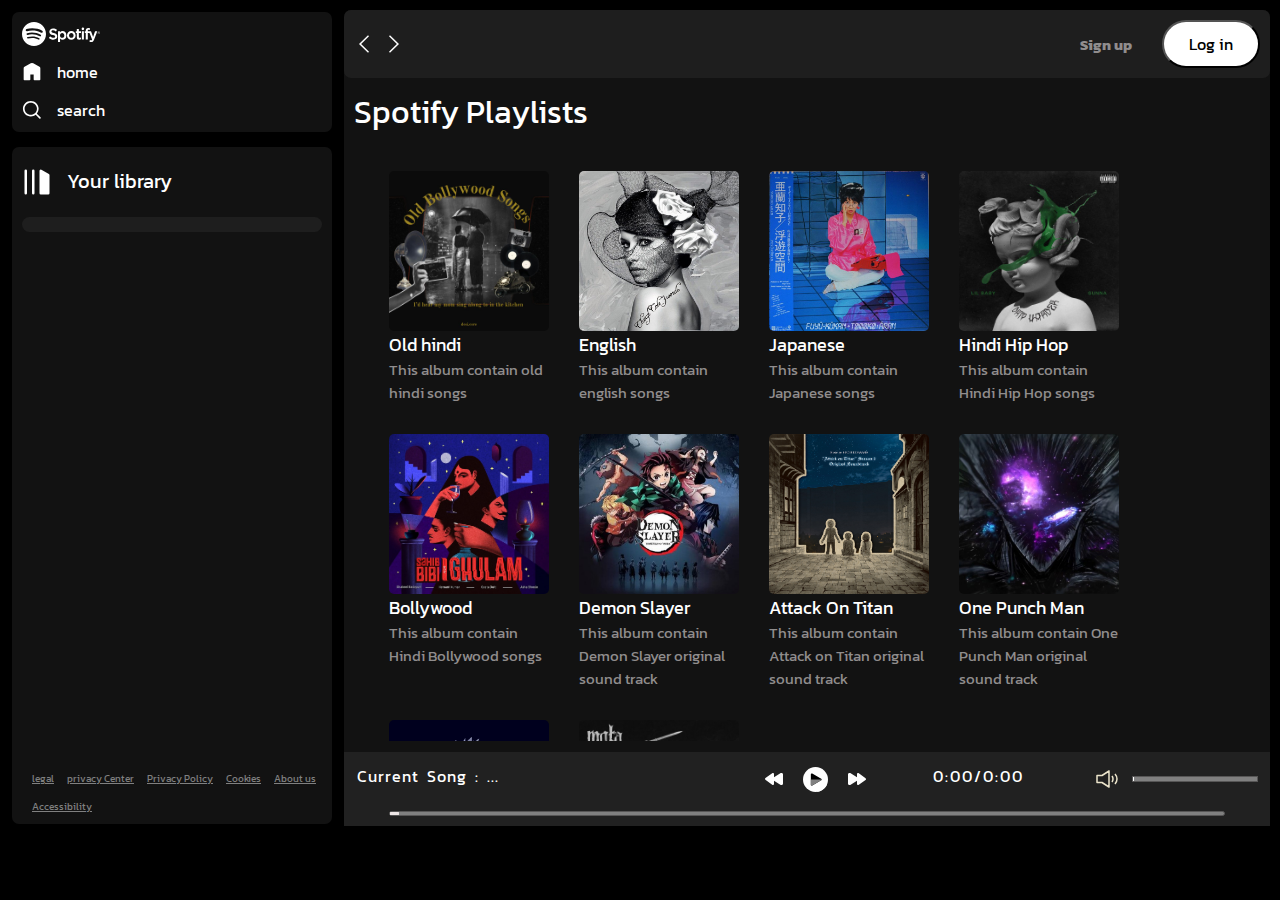
==== index.html @ df6bacd6 "added all spotify file" ====
<!DOCTYPE html>
<html lang="en">

<head>
    <meta charset="UTF-8">
    <meta name="viewport" content="width=device-width, initial-scale=1.0">
    <title>Spotify</title>
    <link rel="stylesheet" href="style.css">
    <link rel="stylesheet" href="utility.css">
    <link rel="icon" href="images/spotify.png">
    
</head>
<body>
    <div class="homepage flex bg-black ">
        <div class="left border">
            <div class="home bg-grey rounded p-1 ">
                <div class="logo invert flex"><img src="images/logo.svg" alt="error">
                <img id="cross" width="25px" src="images/close.svg" alt="">             </div>
                
               <div class="homesec">
                <ul>
                    <li><img class="invert" src="images/home.svg" alt="home">home</li>
                    <li><img class="invert" src="images/searxhg.svg" alt="search">search</li>
                </ul>
               </div> 
            </div>
            <div class="library bg-grey rounded p-1 m-1">
                <div class="playlist_logo">
                    <img class="invert" src="images/playlist.svg" alt="error">
                    <h2>
                        Your library
                    </h2>
                </div>
                <div class="song_list">
                    <ul>
                        
                    </ul>
                </div>
                <div class="footer">
                    <div><a target="_blank" href="https://www.spotify.com/jp/legal/"><span>legal</span></a></div>
                    <div><a target="_blank" href="https://www.spotify.com/jp/privacy/"><span>privacy Center</span></a>
                    </div>
                    <div><a target="_blank" href="https://www.spotify.com/jp/privacy-policy/"><span>Privacy
                                Policy</span></a></div>
                    <div><a target="_blank" href="https://www.spotify.com/jp/cookies-policy/"><span>Cookies</span></a>
                    </div>
                    <div><a target="_blank" href="https://www.spotify.com/jp/privacy-policy/#s3"><span>About
                                us</span></a></div>
                    <div><a target="_blank"
                            href="https://www.spotify.com/jp/accessibility/"><span>Accessibility</span></a></div>
                </div>
            </div>
        </div>
        <div class="right  bg-grey ">
            <div class="header flex ">
                
                <div class="arrow flex">
                    <div class="hamburger invert"><img src="images/hamburger.svg" alt=""></div>
                    <img class="invert" src="images/leftarrow.svg" alt="error">
                    <img class="invert" src="images/rightarrow.svg" alt="error">
                </div>
                <div class="button">
                    <button class="signupbtn">Sign up</button>
                    <button class="loginbtn">Log in</button>
                </div>
            </div>
            <div class="SpotifyPlaylist">
                <h1>Spotify Playlists</h1>
                <div class="cards flex">
                    <div class="card flex">
                        <div class="play"><img src="images/play.svg" alt="error"></div>
                        <img src="images/Spotify Playlist Cover.jpg" alt="">
                        <h2>Old hindi</h2>
                        <p>This album contain old hindi songs</p>
                    </div>
                    <div class="card flex">
                        <div class="play"><img src="images/play.svg" alt="error"></div>
                        <img src="images/Cheryl Cole.jpg" alt="">
                        <h2>English</h2>
                        <p>This album contain english songs</p>
                    </div>
                    <div class="card flex">
                        <div class="play"><img src="images/play.svg" alt="error"></div>
                        <img src="images/Tomoko Aran = 亜蘭知子 - Fuyü-Kükan = 浮遊空間.jpg" alt="">
                        <h2>Japanese</h2>
                        <p>This album contain Japanese songs</p>
                    </div>
                    <div class="card flex">
                        <div class="play"><img src="images/play.svg" alt="error"></div>
                        <img src="images/50 Best Hip-Hop and R&B Albums of 2018, Ranked _ Album cover, Babyalbum, Lil durk.jpg" alt="">
                        <h2>Hindi Hip Hop</h2>
                        <p>This album contain Hindi Hip Hop songs</p>
                    </div>
                    <div class="card flex">
                        <div class="play"><img src="images/play.svg" alt="error"></div>
                        <img src="images/Ibrahim-final.jpg" alt="">
                        <h2>Bollywood</h2>
                        <p>This album contain Hindi Bollywood songs</p>
                    </div>
                    <div class="card flex">
                        <div class="play"><img src="images/play.svg" alt="error"></div>
                        <img src="images/artworks-000640100413-69mq2s-t500x500.jpg" alt="">
                        <h2>Demon Slayer</h2>
                        <p>This album contain Demon Slayer original sound track</p>
                    </div>
                    <div class="card flex">
                        <div class="play"><img src="images/play.svg" alt="error"></div>
                        <img src="images/aot.jpg" alt="">
                        <h2>Attack On Titan</h2>
                        <p>This album contain Attack on Titan original sound track</p>
                    </div>
                    <div class="card flex">
                        <div class="play"><img src="images/play.svg" alt="error"></div>
                        <img src="images/iamge3.jpg" alt="">
                        <h2>One Punch Man</h2>
                        <p>This album contain One Punch Man original sound track</p>
                    </div>
                    <div class="card flex">
                        <div class="play"><img src="images/play.svg" alt="error"></div>
                        <img src="images/dabi-dark-2048x2048-10361.jpg" alt="">
                        <h2>My Hero Academia</h2>
                        <p>This album contain My Hero Academia original sound track</p>
                    </div>
                    <div class="card flex">
                        <div class="play"><img src="images/play.svg" alt="error"></div>
                        <img src="images/guts2.jpg" alt="">
                        <h2>Chill music</h2>
                        <p>This album contain soft music</p>
                    </div>
                </div>
            </div>
            <div class="playbar">
                <div class="songinfo">Current Song :  ...</div>
                <div class="controls">
                    <img id="prev" class="invert" src="images/prevsong.svg" alt="error">
                    <img id="play" src="images/play.svg" alt="error">
                    <img id="next" class="invert" src="images/nextsong.svg" alt="error">
                </div>
                <div class="songtime"> 0:00/0:00</div>
                <div class="volume"><img class="invert" src="images/volume.svg" alt="">
                    <div class="seekbar1">
                        <div class="circle1"></div>
                    </div></div>
                <div class="seekbar">
                    <div class="circle"></div>
                </div>
                
            </div>
        </div>
    </div>
    <script src="script.js"></script>
</body>

</html>
---- style.css ----
@import url('https://fonts.googleapis.com/css2?family=Kanit:ital,wght@0,100;0,200;0,300;0,400;0,500;0,600;0,700;0,800;0,900;1,100;1,200;1,300;1,400;1,500;1,600;1,700;1,800;1,900&display=swap');

*{
    font-family: "Kanit", sans-serif;
    font-weight: 400;
    font-style: normal;
    margin: 0;
    padding:0;
}
.homepage{
    margin: 10px;

}
body{
      background-color: black;
      color: white;
}
.left{
    font-family: "Kanit";
    min-width: 25vw;
    margin-right: 10px;
   
}
.right{
    border-radius: 7px;
    width: 75vw;
    position: relative;
}
.homesec ul li{
    list-style: none;
    display: flex;
    width: 20px;
    gap:15px;
    padding-top: 14px;

}
.playlist_logo {
    font-size: 13px;
    display: flex;
    gap:15px;
    padding-top: 10px;
}
.playlist_logo img{
    width: 30px;
}
.library{
    height: 73vh;
    position: relative;
   
}
.footer{
    position: absolute;
    bottom: 0;
    display: flex;
    flex-wrap: wrap;
    gap: 13px;
    font-size: 10px;
    padding: 10px;
}
.footer a{ 
    color: gray;
}
.arrow img{
    width: 20px;
}
.arrow img:hover{
    cursor: pointer;
}
.arrow{
    gap: 10px;
}
.header{
    border-radius: 7px;
    background-color: #1e1e1e;
    justify-content: space-between;
}
.header > *{
    padding: 10px;
}
.SpotifyPlaylist{
    padding:10px;
}
.card{
    padding: 15px;
    border-radius: 5px;
    width: 160px;
    flex-direction: column;
    justify-content: flex-start;
    position: relative;
    cursor: pointer;
    
}
.card img{
    border-radius: 5px;
    width: 100%;
    object-fit: contain;
}
.card h2{
    font-size: 18px
}
.card p{
    font-weight: 400;
    font-size: 15px;
    color: #908d8d;
}
.cards{
    flex-wrap: wrap;
    margin: 20px;
    max-height: 65vh;
    overflow:auto;
    overflow-x: hidden;
}
.card:hover{
    background-color: #252525;
    
}
.play{
 position: absolute;
 right: 20px;
 bottom: 90px;
 opacity: 0;
 transition-duration: 500ms;
 transition-property: opacity,bottom;
 transition-timing-function: ease-in-out;
}
.card:hover .play{
    bottom: 110px;
    opacity: 1;
}
.button{
    display: flex;
    gap: 30px;
}

.signupbtn{
    color: #908d8d;
    font-weight: bold;
    font-size: 15px;
    background-color:transparent;
    border: none;
}
.signupbtn:hover{
  font-size: 16px;
    color:aliceblue;
    cursor: pointer;
}
.loginbtn{
    background-color: white;
    font-size:16px ;
    font-weight: 400;
    border-radius: 30px;
    padding: 10px 25px;
}
.loginbtn:hover{
    scale: 1.05;
    font-weight: 500;
    cursor: pointer;
}
.playbar{
    justify-content: center;
    display: flex;
    gap: 58px;
    position: absolute;
    bottom: 0;
    width:-webkit-fill-available;
    background-color: #212121;
    height: 50px;
    padding: 12px;
    
}
.controls{
    display: flex;
    gap: 20px;
    justify-content: center;
    align-items: center;
    margin-bottom: 20px
}
.controls img{
    width: 18px;
    
}
.controls img:hover{
    scale: 1.07;
    cursor: pointer;
}
#play{
    width: 25px;
}
.song_list ul{
    font-weight: 100;
    font-size:15px;
    padding-top: 15px;
}
.song_list ul li{
    list-style-type:decimal;
    display: flex;
    gap: 15px;
    cursor: pointer;
    border-radius: 8px;
    padding: 10px 10px;
    margin: 20px 10px;
    background-color:#121212;
    
}
.song_list ul li:hover{
    background-color: #313131;
}
.playnow img{
    width: 22px;
    padding-right: 10px;
}
.playnow{
    gap: 10px;
    display: flex;
    align-items: center;
}
.song_list{
    display: flex;
    justify-content: center;
    margin-top: 20px;
    max-height: 60vh;
    background-color:#1e1e1e;
    overflow: scroll;
    overflow-x: hidden;
    border-radius: 10px;
}
.info{
    width: 100%;
}
.artist{
    font-size: 13px;
    font-weight: 200;
}
.seekbar{ 
    position:inherit;
    border-radius: 10px;
    height: 3px;
    width: 90%;
    bottom: 10px;
    border: rgb(87, 86, 86) 1px solid;
    cursor: pointer;
    background-color: gray;
    
}
.circle{
    position: relative;
    bottom: 0px;
    width: 1%;
    height: 3px;
    background-color: rgb(238, 231, 231);
    border-radius: 10%;
    left:0%;
    transition: left 0.5s;
}
.songinfo{
    letter-spacing: 1px;
    word-spacing: 3px;
    width: 350px;
}
.songtime{
    display:flex;
    justify-content: center;
    letter-spacing: 2px;
    word-spacing: 3px;
    width: 110px;
}
.hamburger{
    display: none;
    width: 50px;
}
.hamburger img{
    width: 30px;
}
.logo{
    justify-content: space-between;
}
#cross{
    display: none;
    cursor: pointer;
}
.volume{
    display: flex;
    gap: 10px;
    padding-bottom: 20px;
    width: 166px;
    justify-content: center;
    align-items: center;
    cursor: pointer;
}

.seekbar1{
        position:inherit;
        
        height: 4px;
        width: 90%;
        bottom: 10px;
        border: rgb(87, 86, 86) 1px solid;
        cursor: pointer;
        background-color: gray;
}
.circle1{
    position: relative;
    bottom: 0px;
    width: 1%;
    height: 4px;
    background-color: rgb(255, 255, 255);
    
    left:0%;
    transition: left 0.5s;
}
@media (max-width: 800px){
    .volume{
        position: absolute;
        flex-direction:column;
        top: -60px;
    }
    .homepage{
        margin: 0;
    }
    .cards{
        gap: 40px;
        justify-content: center;
    }
    .card{
        width:60vw;
    }
    .left{
       position:absolute;
       left: -100%;
      height: 99.5%;
      overflow: hidden;
       width: 99%;
       transition: all 0.5s ease-in-out;
       z-index: 1;
       border-radius: 10px;
       background-color: rgba(0, 0, 0, 0.749);
    }
    .playbar{
        height: 65px;
        gap: 20px;
        margin: 0;
        font-size: 12px;
        width:-webkit-fill-available;
        border-radius: 0;
        bottom: -6px;
    }

    .library{
        height:84%;
    }
    #cross{
        display: block;
    }
    .right{
        width: 100vw;
        height: 100vh;
        overflow: hidden;
        border-radius: 0px;
    }
    .hamburger{
        display: block;
    }
    .header{
        border-radius: 0px;
    }
    .songtime{
        width: 350px;
    }
    .seekbar{
        bottom: 17px;
    }
}
---- utility.css ----
.border{
    border: 2px solid black;
   
}
.flex{
    display: flex;
}
.bg-black{
    background-color: black;
    color: white;
}
.invert{
    filter: invert(1);
}
.bg-grey{
    background-color: #121212;
}
.rounded{
    border-radius: 7px;
}
.p-1{
    padding: 10px;
}
.m-1{
    margin-top: 15px;

}
/* For WebKit browsers (e.g., Chrome, Safari) */
::-webkit-scrollbar {
    width: 12px;  /* Width of the scrollbar */
    height: 12px; /* Height of the scrollbar (for horizontal scrollbar) */
}

::-webkit-scrollbar-track {
    background: #1a1a1a;  /* Background color of the scrollbar track */
    border-radius: 10px;   /* Round shape */
}

::-webkit-scrollbar-thumb {
    background-color: #444;  /* Color of the scrollbar thumb */
    border-radius: 20px;     /* Round shape */
    border: 3px solid #1a1a1a;  /* Padding around the scrollbar thumb */
}

::-webkit-scrollbar-thumb:hover {
    background-color: #666;  /* Color of the scrollbar thumb on hover */
}

/* Hide scrollbar buttons */
::-webkit-scrollbar-button {
    display: none;
}


/* For smooth transition on hover in Firefox */
::-moz-scrollbar-thumb {
    border-radius: 10px;  /* Round shape for Firefox */
}
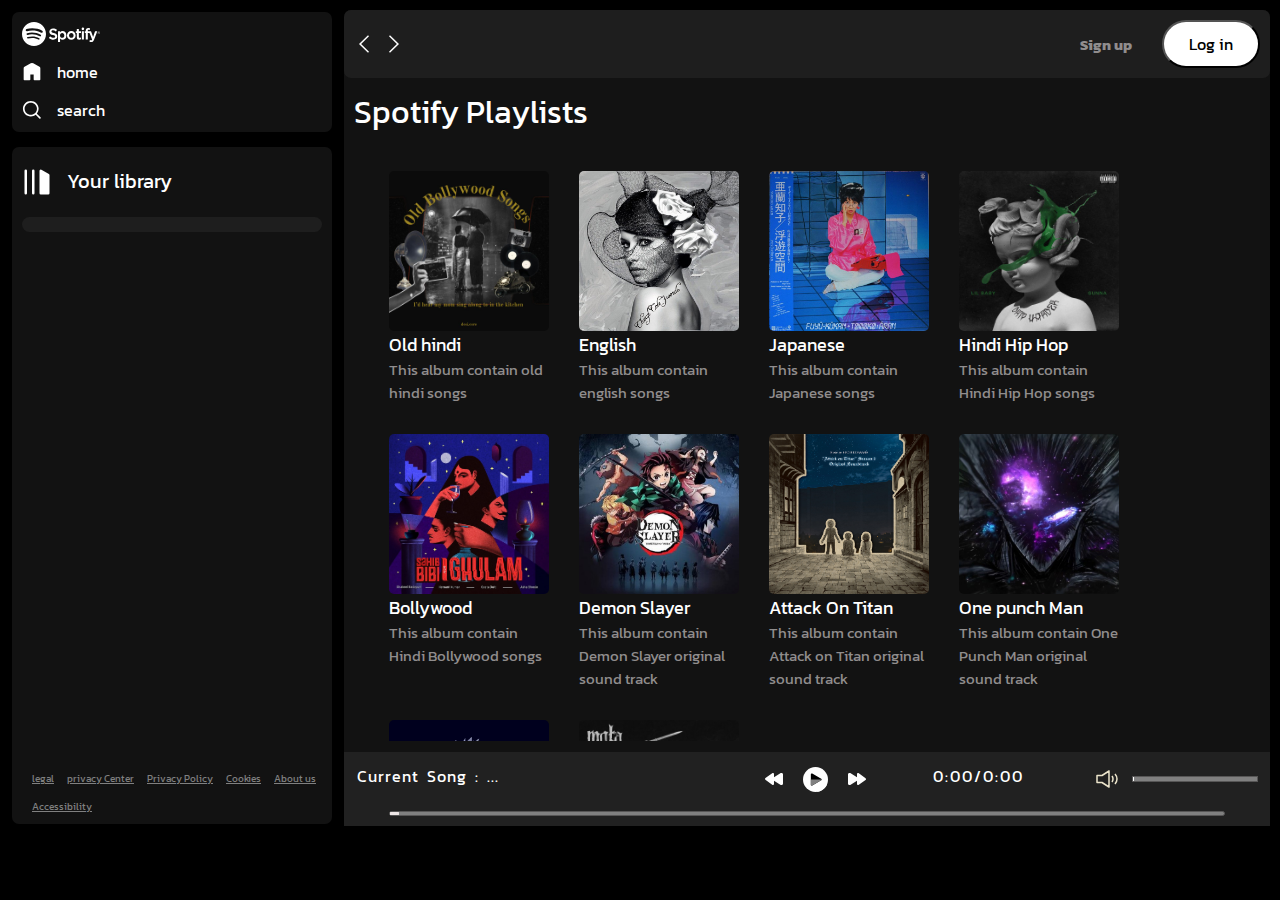
==== commit e878425c: "fixed" ====
--- a/index.html
+++ b/index.html
@@ -112,7 +112,7 @@
                     <div class="card flex">
                         <div class="play"><img src="images/play.svg" alt="error"></div>
                         <img src="images/iamge3.jpg" alt="">
-                        <h2>One Punch Man</h2>
+                        <h2>One punch Man</h2>
                         <p>This album contain One Punch Man original sound track</p>
                     </div>
                     <div class="card flex">
